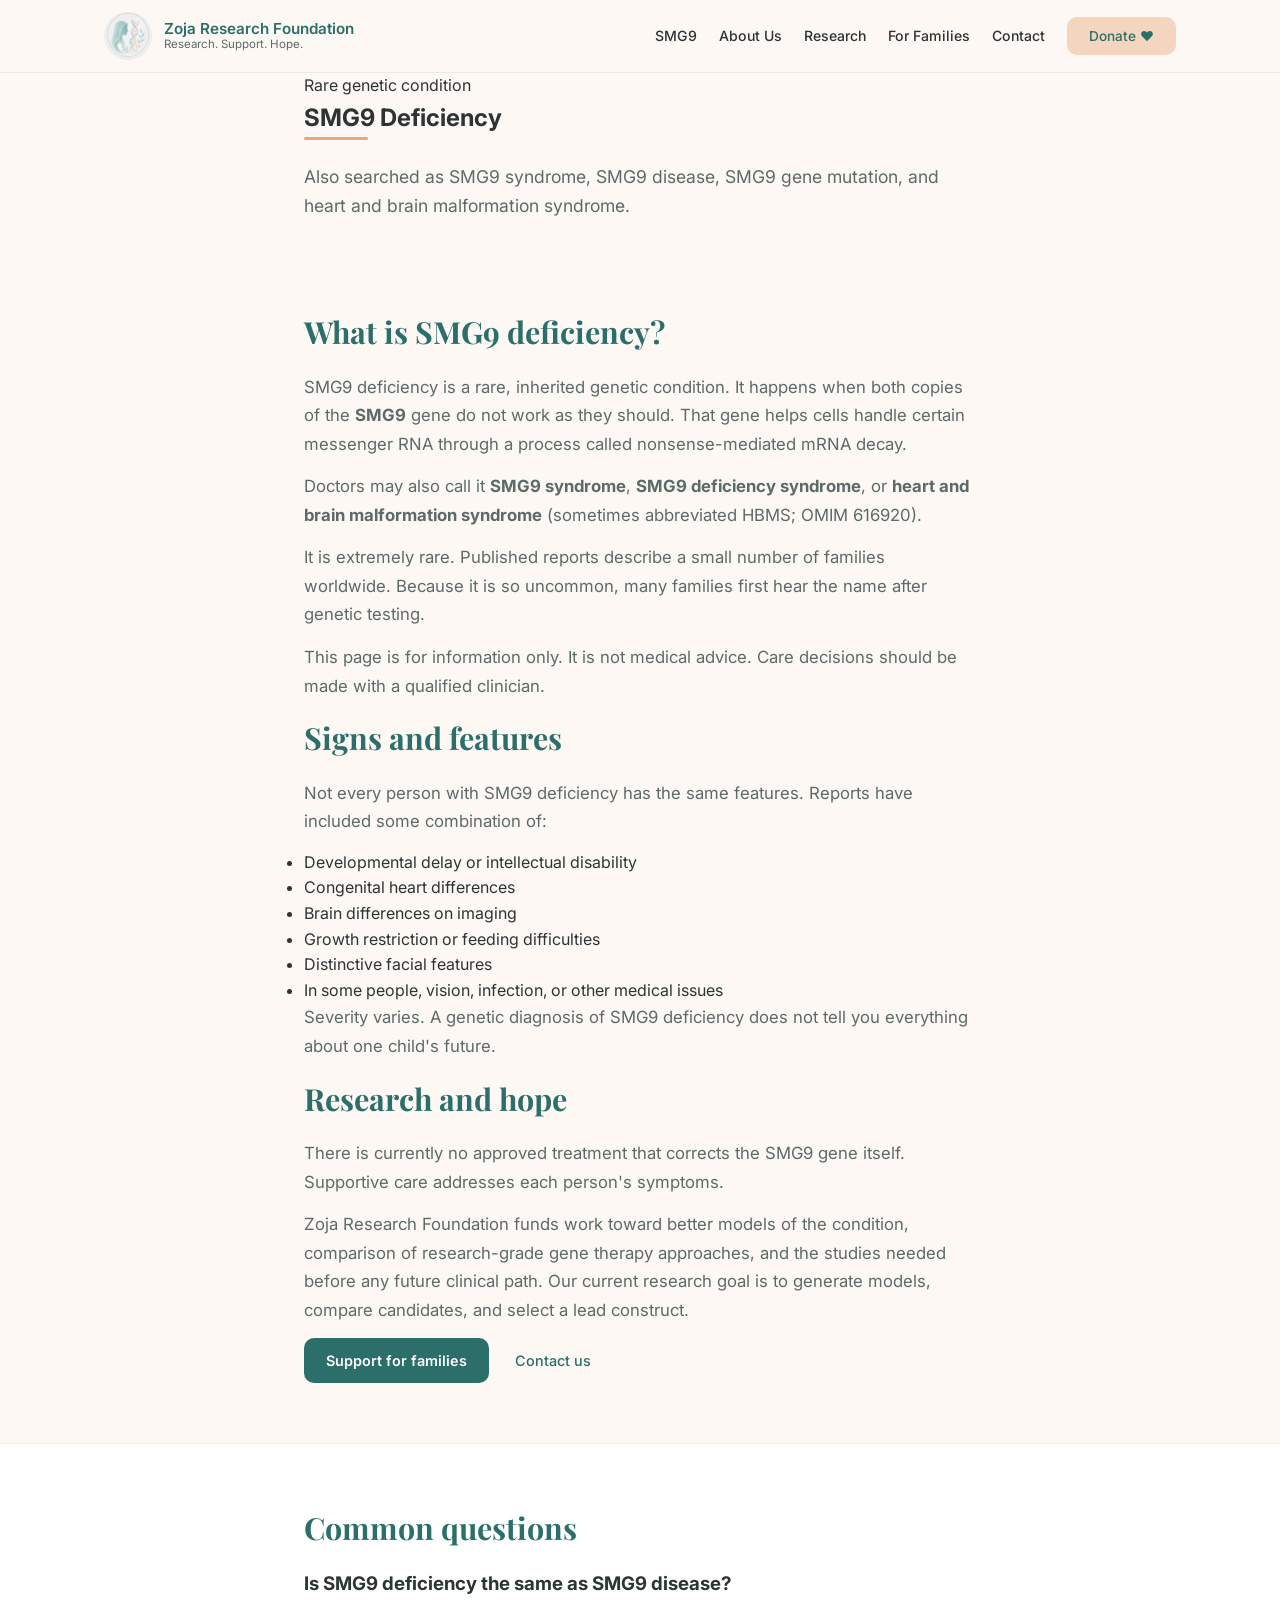
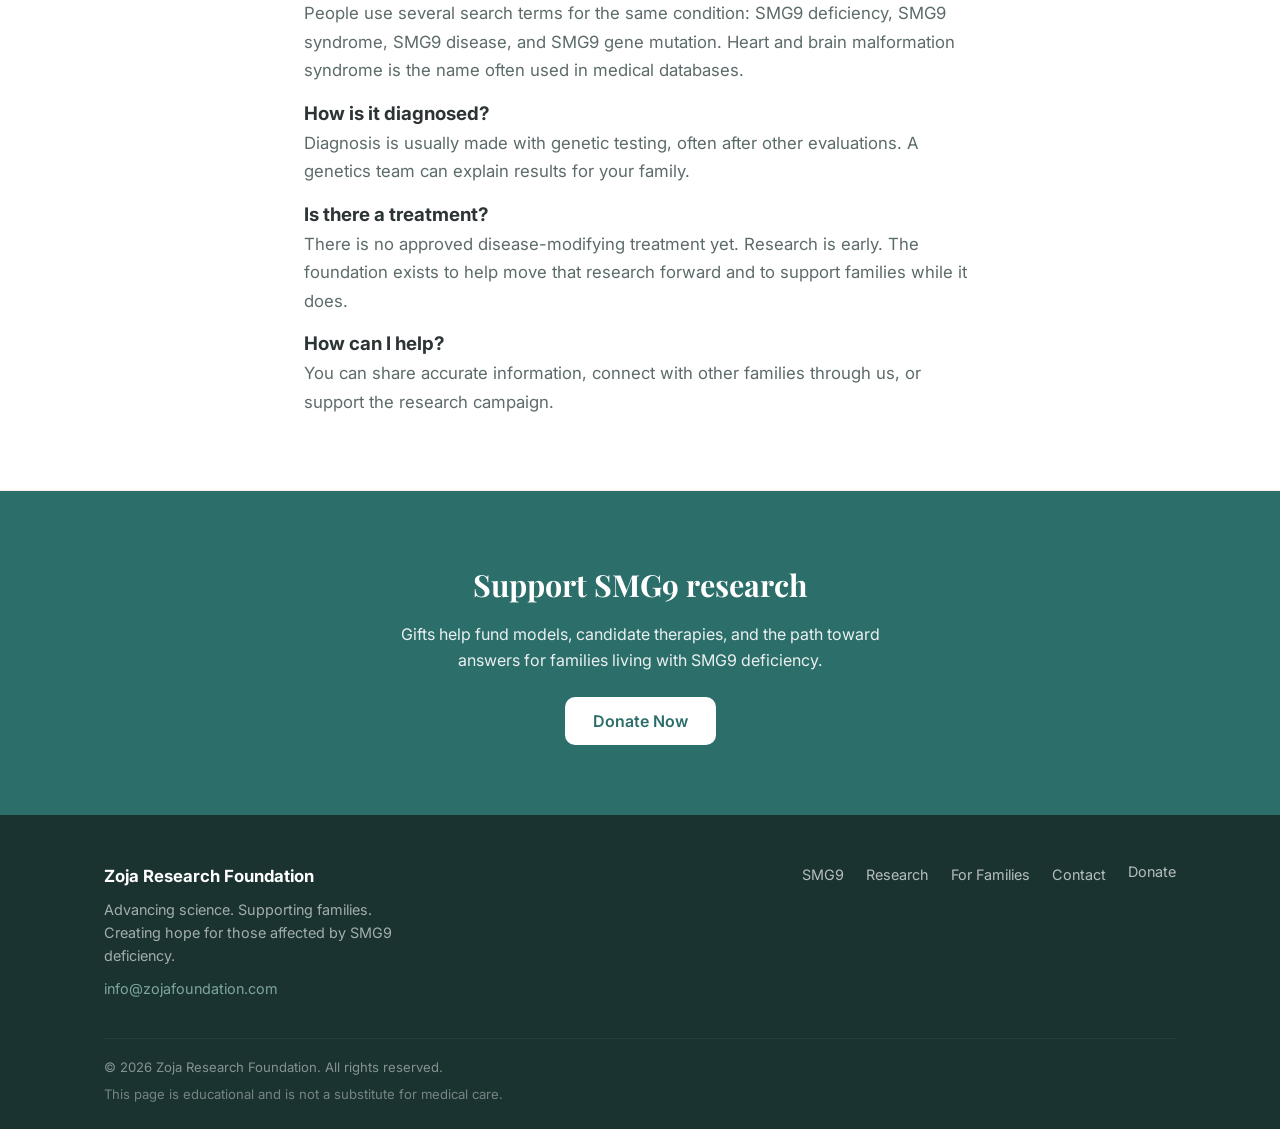
==== smg9/index.html @ a31053cb "Add SMG9 SEO page, sitemap, robots, and homepage metadata" ====
<!DOCTYPE html>
<html lang="en">
<head>
  <meta charset="UTF-8" />
  <meta name="viewport" content="width=device-width, initial-scale=1.0" />
  <title>SMG9 Deficiency | SMG9 Syndrome &amp; Research | Zoja Research Foundation</title>
  <meta name="description" content="What is SMG9 deficiency (also called SMG9 syndrome or heart and brain malformation syndrome)? Learn about this rare genetic condition, other names families search, and how Zoja Research Foundation funds research and supports families." />
  <link rel="canonical" href="https://zojafoundation.com/smg9/" />
  <meta property="og:title" content="SMG9 Deficiency | Zoja Research Foundation" />
  <meta property="og:description" content="A plain-language overview of SMG9 deficiency, also known as SMG9 syndrome or heart and brain malformation syndrome." />
  <meta property="og:image" content="https://zojafoundation.com/images/share.jpg" />
  <meta property="og:url" content="https://zojafoundation.com/smg9/" />
  <meta property="og:type" content="article" />
  <meta name="twitter:card" content="summary_large_image" />
  <link rel="stylesheet" href="../styles.css" />
  <link rel="icon" href="../images/favicon.png" type="image/png" />
  <link rel="apple-touch-icon" href="../images/favicon.png" />
  <link rel="preconnect" href="https://fonts.googleapis.com">
  <link rel="preconnect" href="https://fonts.gstatic.com" crossorigin>
  <link href="https://fonts.googleapis.com/css2?family=Inter:wght@400;500;600;700&family=Playfair+Display:wght@600;700&display=swap" rel="stylesheet">
  <script src="https://zeffy-scripts.s3.ca-central-1.amazonaws.com/embed-form-script.min.js"></script>
  <script type="application/ld+json">
  {
    "@context": "https://schema.org",
    "@type": "MedicalWebPage",
    "name": "SMG9 Deficiency",
    "url": "https://zojafoundation.com/smg9/",
    "description": "Information about SMG9 deficiency, also called SMG9 syndrome or heart and brain malformation syndrome.",
    "about": {
      "@type": "MedicalCondition",
      "name": "SMG9 deficiency",
      "alternateName": ["SMG9 syndrome", "SMG9 deficiency syndrome", "heart and brain malformation syndrome", "HBMS"],
      "code": {
        "@type": "MedicalCode",
        "code": "616920",
        "codingSystem": "OMIM"
      }
    },
    "publisher": {
      "@type": "NonprofitOrganization",
      "name": "Zoja Research Foundation",
      "url": "https://zojafoundation.com",
      "email": "info@zojafoundation.com"
    }
  }
  </script>
  <script type="application/ld+json">
  {
    "@context": "https://schema.org",
    "@type": "FAQPage",
    "mainEntity": [
      {
        "@type": "Question",
        "name": "What is SMG9 deficiency?",
        "acceptedAnswer": {
          "@type": "Answer",
          "text": "SMG9 deficiency is a rare genetic condition caused by changes in both copies of the SMG9 gene. It is also called SMG9 syndrome or heart and brain malformation syndrome. Features can include developmental delay, differences in the heart and brain, growth issues, and distinctive facial features. Not every person has the same symptoms."
        }
      },
      {
        "@type": "Question",
        "name": "Is SMG9 deficiency the same as SMG9 disease or SMG9 syndrome?",
        "acceptedAnswer": {
          "@type": "Answer",
          "text": "Families and clinicians use several names for the same condition, including SMG9 deficiency, SMG9 syndrome, SMG9 deficiency syndrome, and heart and brain malformation syndrome. They generally refer to the rare disorder linked to the SMG9 gene."
        }
      },
      {
        "@type": "Question",
        "name": "Is there a treatment for SMG9 deficiency?",
        "acceptedAnswer": {
          "@type": "Answer",
          "text": "There is currently no approved treatment that corrects the underlying SMG9 gene problem. Care focuses on each person's symptoms. Zoja Research Foundation funds research toward better understanding and future therapies."
        }
      }
    ]
  }
  </script>
</head>
<body>
  <header class="header">
    <div class="container header-inner">
      <a href="/" class="logo">
        <img src="../images/logo.jpg" alt="Zoja Research Foundation logo" class="logo-img" />
        <div class="logo-text">
          <strong>Zoja Research Foundation</strong>
          <span>Research. Support. Hope.</span>
        </div>
      </a>
      <nav class="nav" id="main-nav">
        <a href="/smg9/">SMG9</a>
        <a href="/#mission">About Us</a>
        <a href="/#research">Research</a>
        <a href="/#families">For Families</a>
        <a href="/#contact">Contact</a>
        <button type="button" class="btn btn-donate" zeffy-form-link="https://www.zeffy.com/embed/donation-form/donate-to-change-lives-22775">Donate ♥</button>
      </nav>
      <button class="mobile-menu-btn" id="menu-btn" aria-label="Toggle menu" aria-expanded="false">
        <span></span><span></span><span></span>
      </button>
    </div>
  </header>

  <section class="page-hero">
    <div class="container narrow">
      <p class="page-kicker">Rare genetic condition</p>
      <h1>SMG9 Deficiency</h1>
      <div class="hero-underline"></div>
      <p class="hero-lead">Also searched as SMG9 syndrome, SMG9 disease, SMG9 gene mutation, and heart and brain malformation syndrome.</p>
    </div>
  </section>

  <section class="section">
    <div class="container narrow">
      <h2>What is SMG9 deficiency?</h2>
      <p>SMG9 deficiency is a rare, inherited genetic condition. It happens when both copies of the <strong>SMG9</strong> gene do not work as they should. That gene helps cells handle certain messenger RNA through a process called nonsense-mediated mRNA decay.</p>
      <p>Doctors may also call it <strong>SMG9 syndrome</strong>, <strong>SMG9 deficiency syndrome</strong>, or <strong>heart and brain malformation syndrome</strong> (sometimes abbreviated HBMS; OMIM 616920).</p>
      <p>It is extremely rare. Published reports describe a small number of families worldwide. Because it is so uncommon, many families first hear the name after genetic testing.</p>
      <p>This page is for information only. It is not medical advice. Care decisions should be made with a qualified clinician.</p>

      <h2>Signs and features</h2>
      <p>Not every person with SMG9 deficiency has the same features. Reports have included some combination of:</p>
      <ul class="content-list">
        <li>Developmental delay or intellectual disability</li>
        <li>Congenital heart differences</li>
        <li>Brain differences on imaging</li>
        <li>Growth restriction or feeding difficulties</li>
        <li>Distinctive facial features</li>
        <li>In some people, vision, infection, or other medical issues</li>
      </ul>
      <p>Severity varies. A genetic diagnosis of SMG9 deficiency does not tell you everything about one child's future.</p>

      <h2>Research and hope</h2>
      <p>There is currently no approved treatment that corrects the SMG9 gene itself. Supportive care addresses each person's symptoms.</p>
      <p>Zoja Research Foundation funds work toward better models of the condition, comparison of research-grade gene therapy approaches, and the studies needed before any future clinical path. Our current research goal is to generate models, compare candidates, and select a lead construct.</p>

      <div class="page-actions">
        <a href="/#families" class="btn btn-primary">Support for families</a>
        <a href="/#contact" class="btn btn-ghost">Contact us</a>
      </div>
    </div>
  </section>

  <section class="section story-section">
    <div class="container narrow">
      <h2>Common questions</h2>
      <div class="faq-item">
        <h3>Is SMG9 deficiency the same as SMG9 disease?</h3>
        <p>People use several search terms for the same condition: SMG9 deficiency, SMG9 syndrome, SMG9 disease, and SMG9 gene mutation. Heart and brain malformation syndrome is the name often used in medical databases.</p>
      </div>
      <div class="faq-item">
        <h3>How is it diagnosed?</h3>
        <p>Diagnosis is usually made with genetic testing, often after other evaluations. A genetics team can explain results for your family.</p>
      </div>
      <div class="faq-item">
        <h3>Is there a treatment?</h3>
        <p>There is no approved disease-modifying treatment yet. Research is early. The foundation exists to help move that research forward and to support families while it does.</p>
      </div>
      <div class="faq-item">
        <h3>How can I help?</h3>
        <p>You can share accurate information, connect with other families through us, or support the research campaign.</p>
      </div>
    </div>
  </section>

  <section id="donate" class="donate-cta">
    <div class="container">
      <h2>Support SMG9 research</h2>
      <p>Gifts help fund models, candidate therapies, and the path toward answers for families living with SMG9 deficiency.</p>
      <button type="button" class="btn btn-white" zeffy-form-link="https://www.zeffy.com/embed/donation-form/donate-to-change-lives-22775">Donate Now</button>
    </div>
  </section>

  <footer class="footer">
    <div class="container">
      <div class="footer-grid">
        <div class="footer-brand">
          <strong>Zoja Research Foundation</strong>
          <p>Advancing science. Supporting families. Creating hope for those affected by SMG9 deficiency.</p>
          <p class="footer-email"><a href="mailto:info@zojafoundation.com">info@zojafoundation.com</a></p>
        </div>
        <div class="footer-links">
          <a href="/smg9/">SMG9</a>
          <a href="/#research">Research</a>
          <a href="/#families">For Families</a>
          <a href="/#contact">Contact</a>
          <button type="button" zeffy-form-link="https://www.zeffy.com/embed/donation-form/donate-to-change-lives-22775">Donate</button>
        </div>
      </div>
      <div class="footer-bottom">
        <p>&copy; 2026 Zoja Research Foundation. All rights reserved.</p>
        <p class="privacy-note">This page is educational and is not a substitute for medical care.</p>
      </div>
    </div>
  </footer>

  <script>
    const menuBtn = document.getElementById('menu-btn');
    const nav = document.getElementById('main-nav');
    menuBtn.addEventListener('click', () => {
      const isOpen = nav.classList.toggle('open');
      menuBtn.classList.toggle('open');
      menuBtn.setAttribute('aria-expanded', isOpen);
    });
  </script>
</body>
</html>
---- styles.css ----
/* ===== Base ===== */
*, *::before, *::after { box-sizing: border-box; margin: 0; padding: 0; }

:root {
  --cream: #fdf8f3;
  --peach: #f8e8dc;
  --mint: #e8f2ef;
  --teal: #2c6e6a;
  --teal-light: #3d8b86;
  --text: #2d3436;
  --text-soft: #5c6b6a;
  --white: #ffffff;
  --radius: 16px;
  --shadow: 0 6px 24px rgba(44, 110, 106, 0.07);
  --header-height: 72px;
}

html { scroll-behavior: smooth; }

body {
  font-family: 'Inter', system-ui, -apple-system, sans-serif;
  color: var(--text);
  background: var(--cream);
  line-height: 1.6;
  font-size: 16px;
}

a { color: inherit; text-decoration: none; }

.container {
  width: 100%;
  max-width: 1120px;
  margin: 0 auto;
  padding: 0 24px;
}

.narrow { max-width: 720px; }

/* ===== Header ===== */
.header {
  position: sticky;
  top: 0;
  z-index: 100;
  background: rgba(253, 248, 243, 0.95);
  backdrop-filter: blur(12px);
  border-bottom: 1px solid rgba(232, 208, 192, 0.4);
}

.header-inner {
  display: flex;
  align-items: center;
  justify-content: space-between;
  height: var(--header-height);
  position: relative;
}

.logo {
  display: flex;
  align-items: center;
  gap: 12px;
  z-index: 2;
}

.logo-img {
  width: 48px;
  height: 48px;
  border-radius: 50%;
  object-fit: cover;
  flex-shrink: 0;
}

.logo-text {
  display: flex;
  flex-direction: column;
  line-height: 1.2;
}

.logo-text strong {
  font-size: 0.95rem;
  color: var(--teal);
  font-weight: 600;
}

.logo-text span {
  font-size: 0.72rem;
  color: var(--text-soft);
}

.nav {
  display: flex;
  align-items: center;
  gap: 22px;
}

.nav a,
.nav .btn-donate {
  font-size: 0.88rem;
  font-weight: 500;
  color: var(--text);
  transition: color 0.2s;
}

.nav a:hover { color: var(--teal); }

.btn-donate {
  background: #f3d5c0;
  color: var(--teal) !important;
  padding: 8px 16px;
  border-radius: 999px;
  font-weight: 600;
  font-size: 0.85rem !important;
  font-family: inherit;
  border: none;
  cursor: pointer;
}

.btn-donate:hover { background: #eec9ae; }

.mobile-menu-btn {
  display: none;
  background: none;
  border: none;
  cursor: pointer;
  flex-direction: column;
  gap: 5px;
  padding: 8px;
  z-index: 2;
}

.mobile-menu-btn span {
  display: block;
  width: 22px;
  height: 2px;
  background: var(--teal);
  border-radius: 2px;
  transition: all 0.25s ease;
}

.mobile-menu-btn.open span:nth-child(1) {
  transform: translateY(7px) rotate(45deg);
}
.mobile-menu-btn.open span:nth-child(2) {
  opacity: 0;
}
.mobile-menu-btn.open span:nth-child(3) {
  transform: translateY(-7px) rotate(-45deg);
}

/* ===== Buttons ===== */
.btn {
  display: inline-flex;
  align-items: center;
  justify-content: center;
  padding: 11px 22px;
  border-radius: 10px;
  font-weight: 600;
  font-size: 0.9rem;
  transition: all 0.2s;
  border: none;
  cursor: pointer;
  font-family: inherit;
}

.btn-primary {
  background: var(--teal);
  color: white;
}

.btn-primary:hover {
  background: var(--teal-light);
  transform: translateY(-1px);
}

.btn-primary:disabled {
  opacity: 0.7;
  cursor: not-allowed;
  transform: none;
}

.btn-ghost {
  background: transparent;
  color: var(--teal);
  font-weight: 500;
}

.btn-white {
  background: white;
  color: var(--teal);
  padding: 14px 28px;
  font-size: 1rem;
}

.btn-white:hover { background: var(--peach); }

button.card-link {
  background: none;
  border: none;
  padding: 0;
  font: inherit;
  cursor: pointer;
}

/* ===== Hero ===== */
.hero {
  padding: 60px 0 50px;
  background: linear-gradient(165deg, #fdf8f3 0%, #f8ebe0 60%, #f5e6dc 100%);
  overflow: hidden;
}

.hero-grid {
  display: grid;
  grid-template-columns: 1fr 1fr;
  gap: 40px;
  align-items: center;
}

.hero-content {
  max-width: 520px;
}

.hero h1 {
  font-family: 'Playfair Display', Georgia, serif;
  font-size: clamp(2.4rem, 4.5vw, 3.3rem);
  line-height: 1.15;
  color: var(--teal);
  margin-bottom: 14px;
}

.hero-underline {
  width: 64px;
  height: 3px;
  background: #e8a87c;
  border-radius: 2px;
  margin-bottom: 22px;
}

.hero-lead {
  font-size: 1.1rem;
  color: var(--text-soft);
  margin-bottom: 28px;
  line-height: 1.65;
}

.hero-lead strong {
  color: var(--teal);
  font-weight: 600;
}

.hero-actions {
  display: flex;
  flex-wrap: wrap;
  gap: 14px;
  align-items: center;
}

.hero-image {
  display: flex;
  justify-content: center;
  align-items: center;
}

.hero-image img {
  width: 100%;
  max-width: 480px;
  height: auto;
  border-radius: 16px;
  object-fit: cover;
}

/* ===== Cards ===== */
.cards-section {
  padding: 0 0 50px;
  margin-top: -10px;
}

.cards {
  display: grid;
  grid-template-columns: repeat(3, 1fr);
  gap: 20px;
}

.card {
  background: var(--white);
  border-radius: var(--radius);
  padding: 28px 24px;
  box-shadow: var(--shadow);
  transition: transform 0.2s, box-shadow 0.2s;
}

.card:hover {
  transform: translateY(-4px);
  box-shadow: 0 12px 32px rgba(44, 110, 106, 0.1);
}

.card-peach { background: #fdf6f0; }
.card-mint { background: #eef6f4; }

.card-icon-wrap {
  width: 48px;
  height: 48px;
  border-radius: 12px;
  display: flex;
  align-items: center;
  justify-content: center;
  margin-bottom: 16px;
  font-size: 1.4rem;
}

.card-icon-wrap.peach { background: #f5d9c8; }
.card-icon-wrap.mint { background: #cfe5e0; }

.card h3 {
  font-size: 1.15rem;
  color: var(--teal);
  margin-bottom: 10px;
  font-weight: 600;
}

.card p {
  color: var(--text-soft);
  font-size: 0.92rem;
  margin-bottom: 16px;
  line-height: 1.55;
}

.card-link {
  color: #c47850;
  font-weight: 600;
  font-size: 0.88rem;
}

.card-mint .card-link { color: var(--teal); }
.card-link:hover { text-decoration: underline; }

/* ===== Accordion ===== */
.accordion-section {
  padding: 10px 0 40px;
}

.accordion-item {
  background: white;
  border-radius: 14px;
  margin-bottom: 12px;
  box-shadow: 0 2px 12px rgba(44, 110, 106, 0.05);
  overflow: hidden;
  border: 1px solid rgba(232, 208, 192, 0.35);
  transition: box-shadow 0.25s;
  scroll-margin-top: calc(var(--header-height) + 24px);
}

.accordion-item:hover {
  box-shadow: 0 4px 20px rgba(44, 110, 106, 0.08);
}

.accordion-item.open {
  box-shadow: 0 6px 24px rgba(44, 110, 106, 0.1);
}

.accordion-header {
  width: 100%;
  display: flex;
  align-items: center;
  justify-content: space-between;
  padding: 20px 28px;
  background: none;
  border: none;
  cursor: pointer;
  font-family: 'Playfair Display', Georgia, serif;
  font-size: 1.25rem;
  color: var(--teal);
  text-align: left;
  transition: background 0.2s;
}

.accordion-header:hover {
  background: rgba(253, 248, 243, 0.6);
}

.accordion-icon {
  flex-shrink: 0;
  color: var(--teal);
  transition: transform 0.3s ease;
}

.accordion-item.open .accordion-icon {
  transform: rotate(180deg);
}

.accordion-content {
  display: grid;
  grid-template-rows: 0fr;
  transition: grid-template-rows 0.35s ease;
}

.accordion-item.open .accordion-content {
  grid-template-rows: 1fr;
}

.accordion-body {
  overflow: hidden;
  padding: 0 28px;
}

.accordion-item.open .accordion-body {
  padding: 0 28px 28px;
}

.accordion-body p {
  color: var(--text-soft);
  font-size: 1.02rem;
  margin-bottom: 14px;
  line-height: 1.65;
  max-width: 720px;
}

.accordion-body p:last-child {
  margin-bottom: 0;
}

.research-list {
  display: grid;
  grid-template-columns: repeat(3, 1fr);
  gap: 16px;
  margin-top: 20px;
}

.research-item {
  background: var(--cream);
  border-left: 3px solid var(--teal);
  padding: 18px 20px;
  border-radius: 0 12px 12px 0;
}

.research-item h3 {
  color: var(--teal);
  font-size: 1.05rem;
  margin-bottom: 6px;
}

.research-item p {
  font-size: 0.92rem;
  margin-bottom: 0;
  max-width: none;
}

.involve-grid {
  display: grid;
  grid-template-columns: repeat(3, 1fr);
  gap: 16px;
  margin-top: 20px;
}

.involve-card {
  background: var(--cream);
  padding: 20px 22px;
  border-radius: 12px;
}

.involve-card h3 {
  color: var(--teal);
  font-size: 1.05rem;
  margin-bottom: 6px;
}

.involve-card p {
  font-size: 0.92rem;
  margin-bottom: 8px;
  max-width: none;
}

/* ===== Story & Sections ===== */
.section {
  padding: 60px 0;
  scroll-margin-top: calc(var(--header-height) + 24px);
}

.story-section {
  background: var(--white);
  border-top: 1px solid rgba(232, 208, 192, 0.4);
  border-bottom: 1px solid rgba(232, 208, 192, 0.4);
}

.section h2 {
  font-family: 'Playfair Display', Georgia, serif;
  font-size: 1.9rem;
  color: var(--teal);
  margin-bottom: 16px;
}

.section p {
  color: var(--text-soft);
  font-size: 1.05rem;
  line-height: 1.7;
  margin-bottom: 14px;
}

.section-lead {
  margin-bottom: 28px;
}

/* ===== Contact Form ===== */
.contact-form {
  margin-top: 8px;
}

.form-row {
  display: grid;
  grid-template-columns: 1fr 1fr;
  gap: 16px;
}

.form-group {
  margin-bottom: 16px;
}

.form-group label {
  display: block;
  font-size: 0.9rem;
  font-weight: 500;
  color: var(--teal);
  margin-bottom: 6px;
}

.form-group input,
.form-group textarea {
  width: 100%;
  padding: 12px 14px;
  border: 1.5px solid #e0d5cb;
  border-radius: 10px;
  font-family: inherit;
  font-size: 0.95rem;
  background: white;
  transition: border-color 0.2s;
}

.form-group input:focus,
.form-group textarea:focus {
  outline: none;
  border-color: var(--teal);
}

.form-group textarea {
  resize: vertical;
  min-height: 120px;
}

.form-success {
  text-align: center;
  padding: 40px 20px;
  background: var(--mint);
  border-radius: 14px;
  margin-top: 8px;
}

.success-icon {
  width: 48px;
  height: 48px;
  background: var(--teal);
  color: white;
  border-radius: 50%;
  display: flex;
  align-items: center;
  justify-content: center;
  font-size: 1.4rem;
  margin: 0 auto 16px;
}

.form-success h3 {
  font-family: 'Playfair Display', Georgia, serif;
  color: var(--teal);
  font-size: 1.5rem;
  margin-bottom: 8px;
}

.form-success p {
  color: var(--text-soft);
  margin-bottom: 0;
}

.contact-note {
  margin-top: 20px;
  font-size: 0.9rem;
  color: var(--text-soft);
}

.contact-note a {
  color: var(--teal);
  font-weight: 500;
  text-decoration: underline;
}

/* ===== Donate CTA ===== */
.donate-cta {
  background: var(--teal);
  color: white;
  text-align: center;
  padding: 70px 0;
  scroll-margin-top: calc(var(--header-height) + 24px);
}

.donate-cta h2 {
  font-family: 'Playfair Display', Georgia, serif;
  font-size: 1.9rem;
  margin-bottom: 12px;
}

.donate-cta p {
  opacity: 0.9;
  max-width: 480px;
  margin: 0 auto 24px;
}

.donate-cta .note {
  margin-top: 20px;
  font-size: 0.82rem;
  opacity: 0.7;
}

/* ===== Footer ===== */
.footer {
  background: #1a3331;
  color: rgba(255,255,255,0.85);
  padding: 48px 0 24px;
}

.footer-grid {
  display: flex;
  justify-content: space-between;
  gap: 40px;
  margin-bottom: 28px;
  flex-wrap: wrap;
}

.footer-brand strong {
  display: block;
  color: white;
  font-size: 1.05rem;
  margin-bottom: 8px;
}

.footer-brand p {
  font-size: 0.9rem;
  opacity: 0.7;
  max-width: 320px;
  margin-bottom: 10px;
}

.footer-email a {
  color: #a8d5d0;
  font-size: 0.9rem;
}

.footer-email a:hover {
  text-decoration: underline;
}

.footer-links {
  display: flex;
  gap: 22px;
  flex-wrap: wrap;
  align-items: flex-start;
}

.footer-links a,
.footer-links button {
  font-size: 0.9rem;
  opacity: 0.8;
  background: none;
  border: none;
  color: inherit;
  font-family: inherit;
  cursor: pointer;
  padding: 0;
}

.footer-links a:hover,
.footer-links button:hover { opacity: 1; }

.footer-bottom {
  border-top: 1px solid rgba(255,255,255,0.1);
  padding-top: 18px;
  font-size: 0.82rem;
  opacity: 0.55;
}

.privacy-note {
  margin-top: 6px;
  opacity: 0.85;
}

/* ===== Responsive ===== */
@media (max-width: 900px) {
  .hero-grid {
    grid-template-columns: 1fr;
    text-align: center;
  }
  .hero-content {
    max-width: 100%;
    margin: 0 auto;
  }
  .hero-underline { margin-left: auto; margin-right: auto; }
  .hero-actions { justify-content: center; }
  .hero-image { order: -1; }
  .hero-image img { max-width: 360px; }
  .cards { grid-template-columns: 1fr; }
  .form-row { grid-template-columns: 1fr; }
  .research-list,
  .involve-grid {
    grid-template-columns: 1fr;
  }
}

@media (max-width: 768px) {
  .nav {
    display: none;
    position: absolute;
    top: var(--header-height);
    left: 0;
    right: 0;
    background: var(--cream);
    flex-direction: column;
    padding: 20px 24px 28px;
    gap: 4px;
    border-bottom: 1px solid rgba(232, 208, 192, 0.6);
    box-shadow: 0 12px 24px rgba(0,0,0,0.06);
  }

  .nav.open {
    display: flex;
  }

  .nav a,
  .nav .btn-donate {
    padding: 12px 0;
    font-size: 1rem;
    border-bottom: 1px solid rgba(232, 208, 192, 0.35);
    width: 100%;
    text-align: left;
    border-radius: 0;
    background: transparent;
  }

  .nav .btn-donate {
    color: var(--teal) !important;
    font-weight: 600;
    border-bottom: none;
    margin-top: 8px;
    background: #f3d5c0;
    border-radius: 999px;
    text-align: center;
    padding: 12px 16px;
  }

  .mobile-menu-btn {
    display: flex;
  }

  .logo-text span {
    display: none;
  }

  .accordion-header {
    font-size: 1.15rem;
    padding: 18px 20px;
  }

  .accordion-body {
    padding: 0 20px;
  }

  .accordion-item.open .accordion-body {
    padding: 0 20px 22px;
  }
}
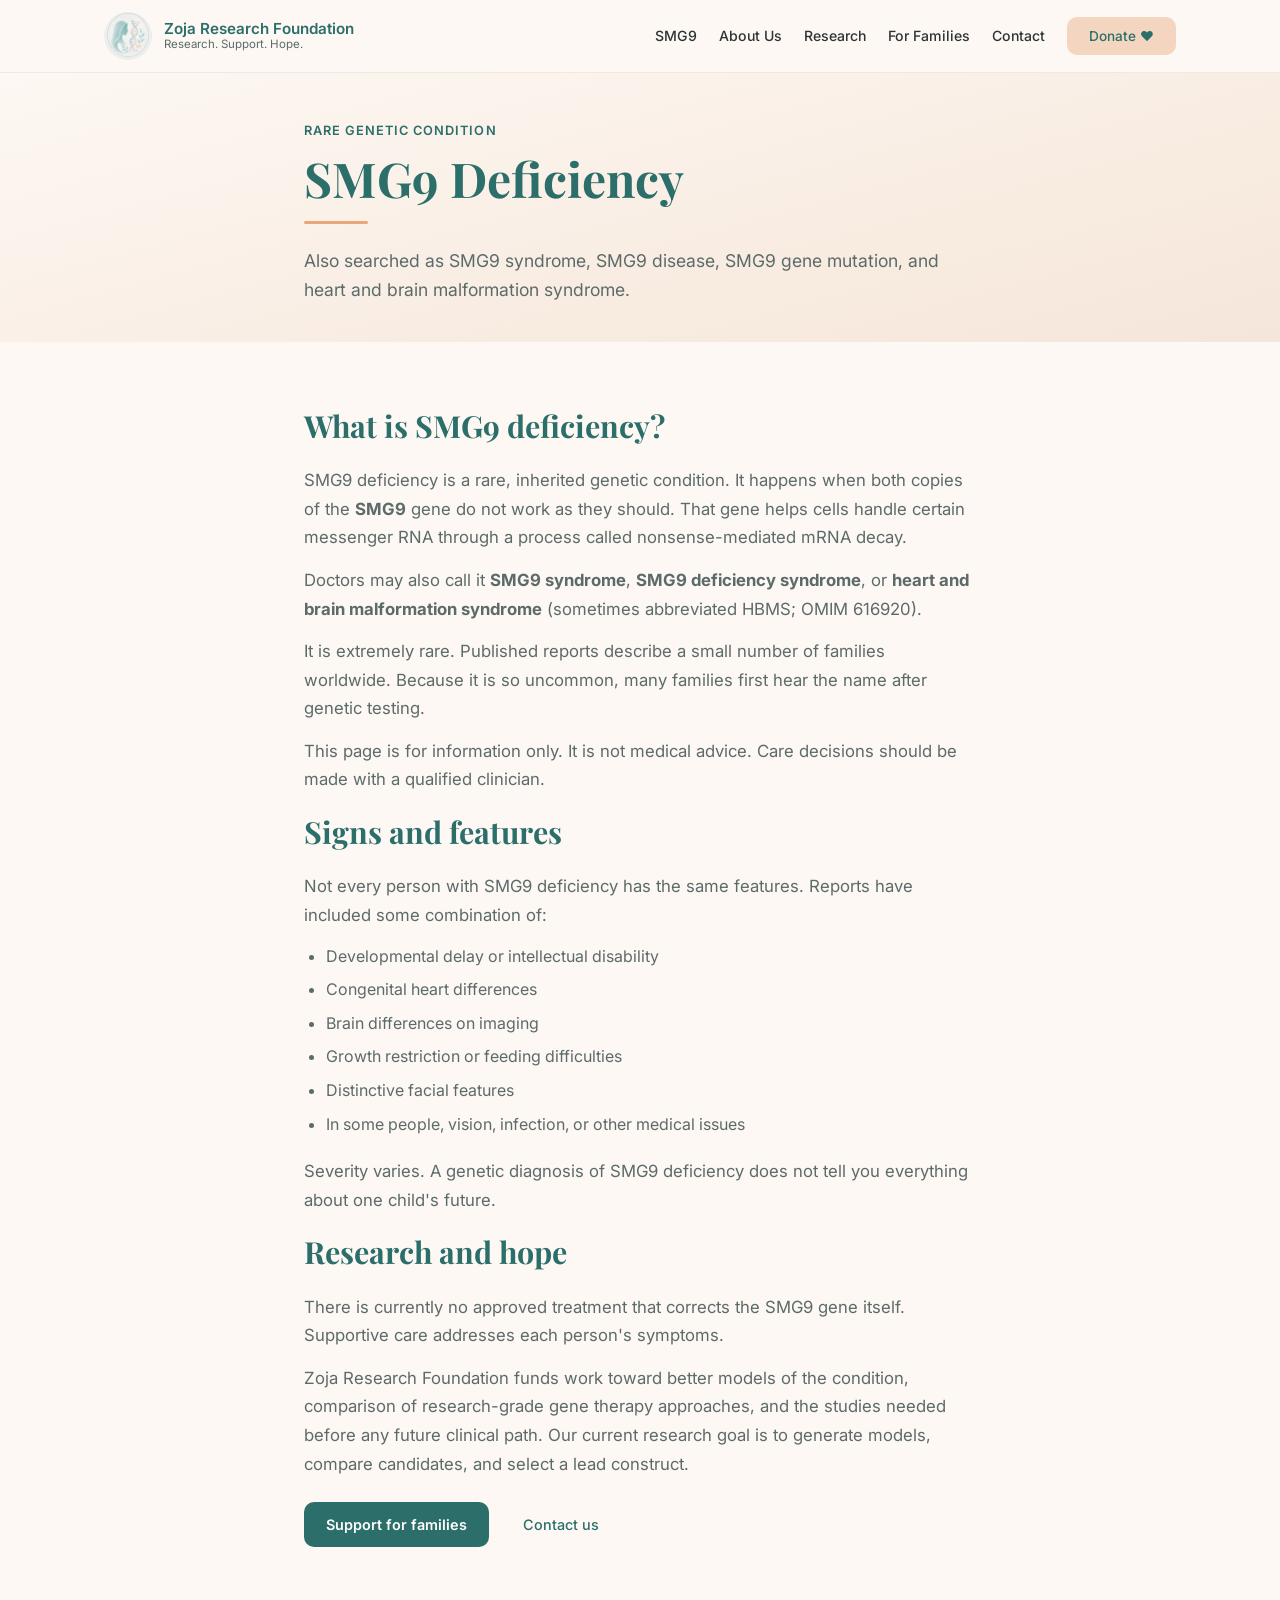
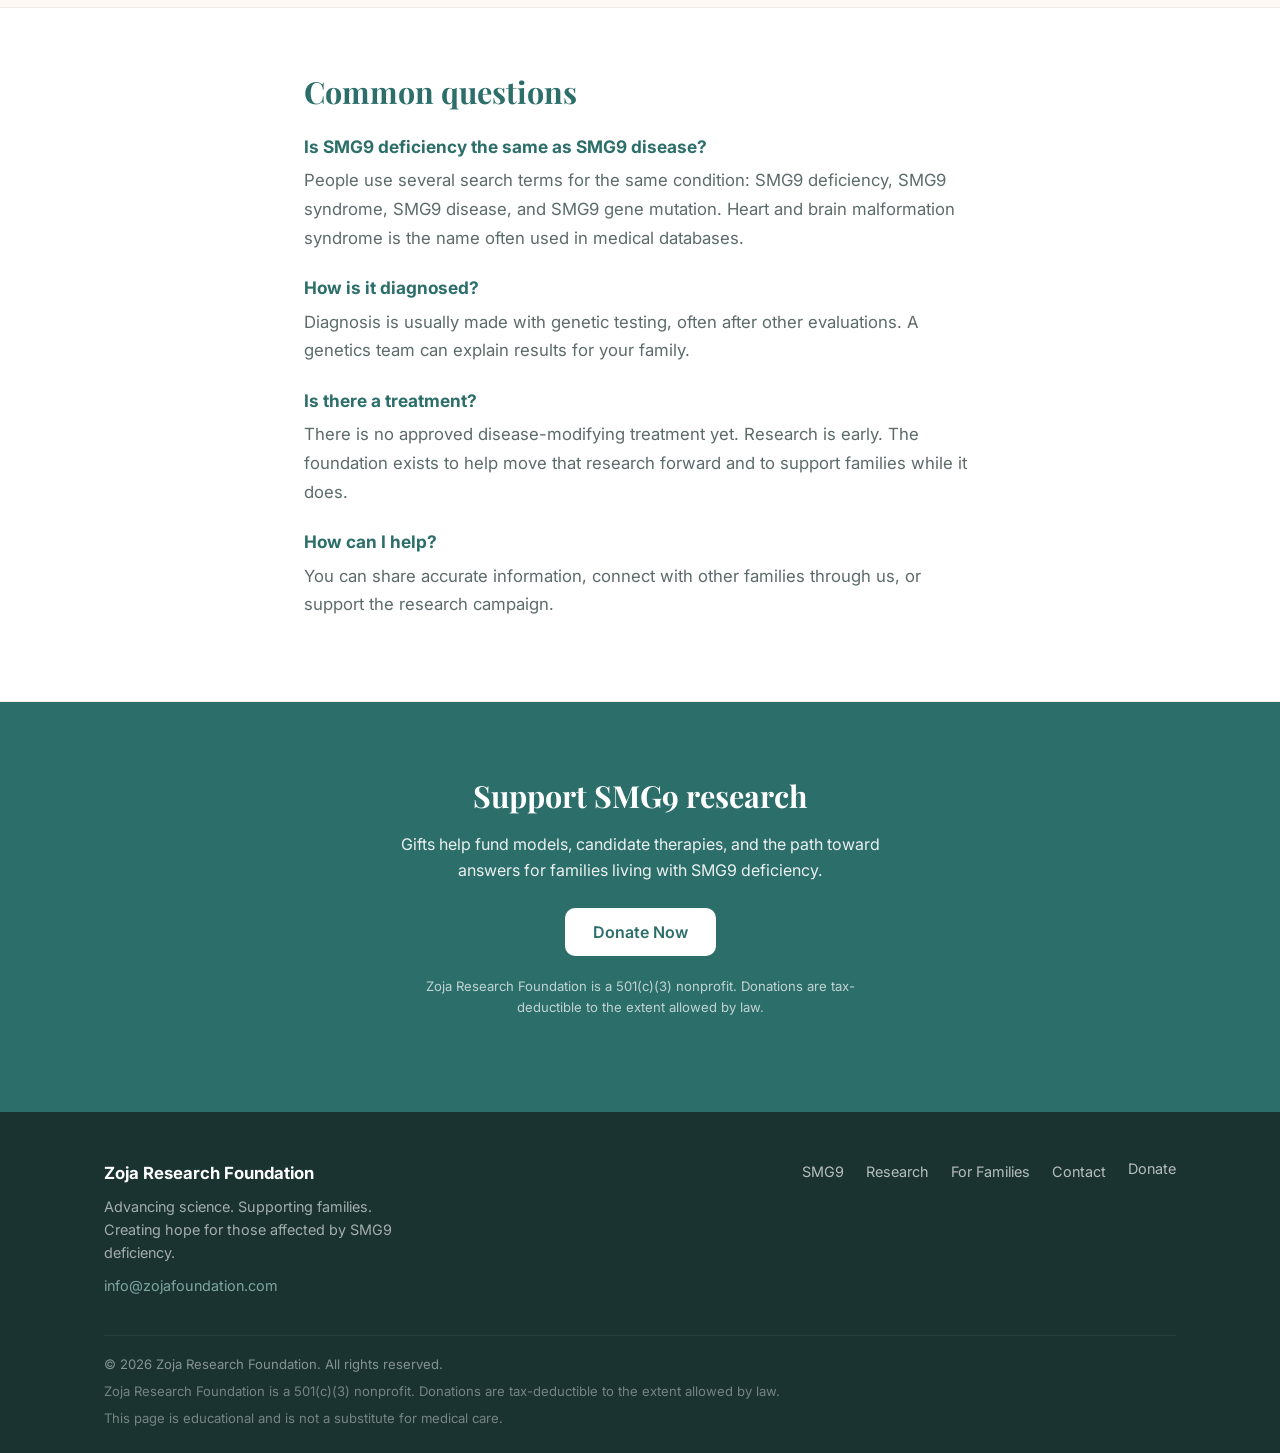
==== commit 2b76116e: "Add 501(c)(3) notice on SMG9 page" ====
--- a/smg9/index.html
+++ b/smg9/index.html
@@ -3,7 +3,7 @@
 <head>
   <meta charset="UTF-8" />
   <meta name="viewport" content="width=device-width, initial-scale=1.0" />
-  <title>SMG9 Deficiency | SMG9 Syndrome &amp; Research | Zoja Research Foundation</title>
+  <title>SMG9 Deficiency | SMG9 Syndrome & Research | Zoja Research Foundation</title>
   <meta name="description" content="What is SMG9 deficiency (also called SMG9 syndrome or heart and brain malformation syndrome)? Learn about this rare genetic condition, other names families search, and how Zoja Research Foundation funds research and supports families." />
   <link rel="canonical" href="https://zojafoundation.com/smg9/" />
   <meta property="og:title" content="SMG9 Deficiency | Zoja Research Foundation" />
@@ -40,7 +40,8 @@
       "@type": "NonprofitOrganization",
       "name": "Zoja Research Foundation",
       "url": "https://zojafoundation.com",
-      "email": "info@zojafoundation.com"
+      "email": "info@zojafoundation.com",
+      "nonprofitStatus": "https://schema.org/Nonprofit501c3"
     }
   }
   </script>
@@ -168,6 +169,7 @@
       <h2>Support SMG9 research</h2>
       <p>Gifts help fund models, candidate therapies, and the path toward answers for families living with SMG9 deficiency.</p>
       <button type="button" class="btn btn-white" zeffy-form-link="https://www.zeffy.com/embed/donation-form/donate-to-change-lives-22775">Donate Now</button>
+      <p class="note">Zoja Research Foundation is a 501(c)(3) nonprofit. Donations are tax-deductible to the extent allowed by law.</p>
     </div>
   </section>
 
@@ -189,6 +191,7 @@
       </div>
       <div class="footer-bottom">
         <p>&copy; 2026 Zoja Research Foundation. All rights reserved.</p>
+        <p class="privacy-note">Zoja Research Foundation is a 501(c)(3) nonprofit. Donations are tax-deductible to the extent allowed by law.</p>
         <p class="privacy-note">This page is educational and is not a substitute for medical care.</p>
       </div>
     </div>
--- a/styles.css
+++ b/styles.css
@@ -496,6 +496,55 @@
 
 .section-lead {
   margin-bottom: 28px;
+}
+
+/* ===== Inner pages ===== */
+.page-hero {
+  padding: 48px 0 10px;
+  background: linear-gradient(165deg, #fdf8f3 0%, #f8ebe0 70%, #f5e6dc 100%);
+}
+
+.page-hero h1 {
+  font-family: 'Playfair Display', Georgia, serif;
+  font-size: clamp(2.1rem, 4vw, 3rem);
+  line-height: 1.15;
+  color: var(--teal);
+  margin-bottom: 14px;
+}
+
+.page-kicker {
+  font-size: 0.8rem;
+  letter-spacing: 0.08em;
+  text-transform: uppercase;
+  color: var(--teal);
+  font-weight: 600;
+  margin-bottom: 10px;
+}
+
+.content-list {
+  margin: 8px 0 20px 22px;
+  color: var(--text-soft);
+}
+
+.content-list li {
+  margin-bottom: 8px;
+}
+
+.page-actions {
+  display: flex;
+  flex-wrap: wrap;
+  gap: 12px;
+  margin-top: 24px;
+}
+
+.faq-item {
+  margin-bottom: 22px;
+}
+
+.faq-item h3 {
+  color: var(--teal);
+  font-size: 1.08rem;
+  margin-bottom: 6px;
 }
 
 /* ===== Contact Form ===== */
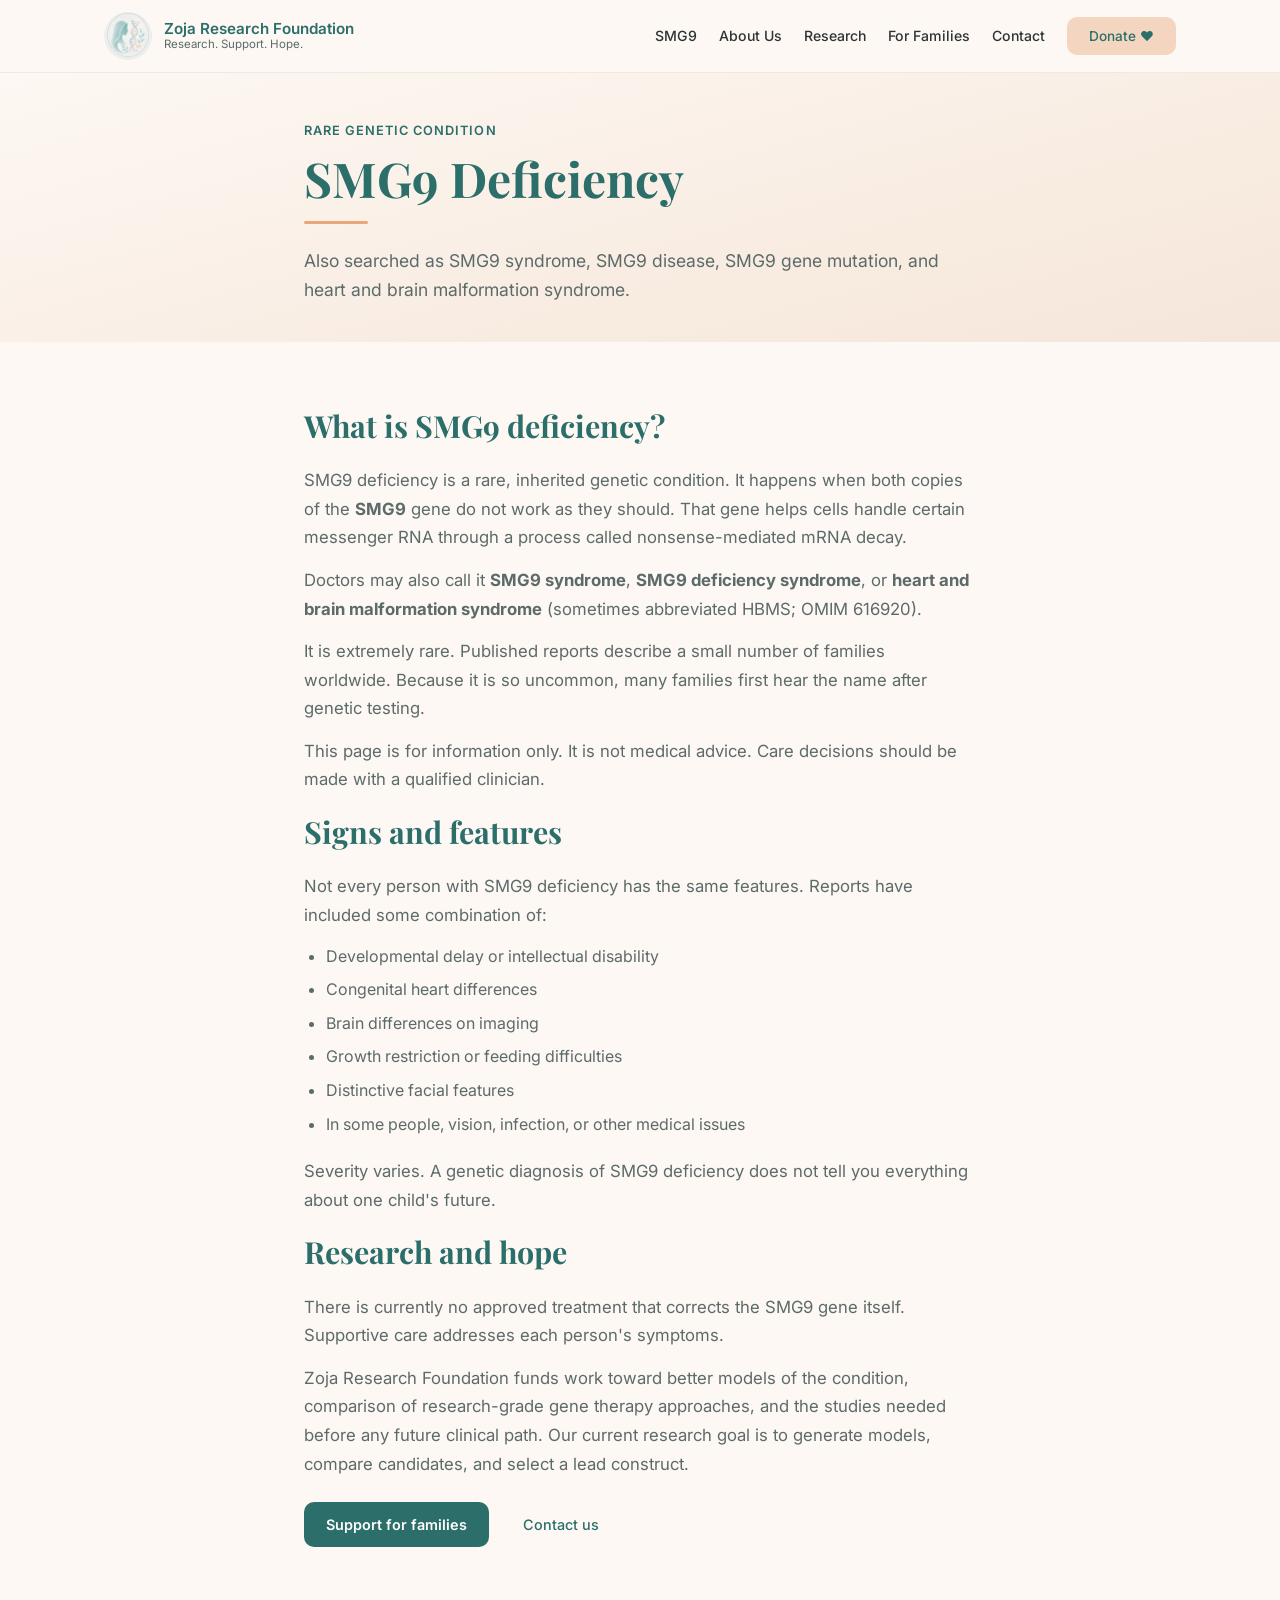
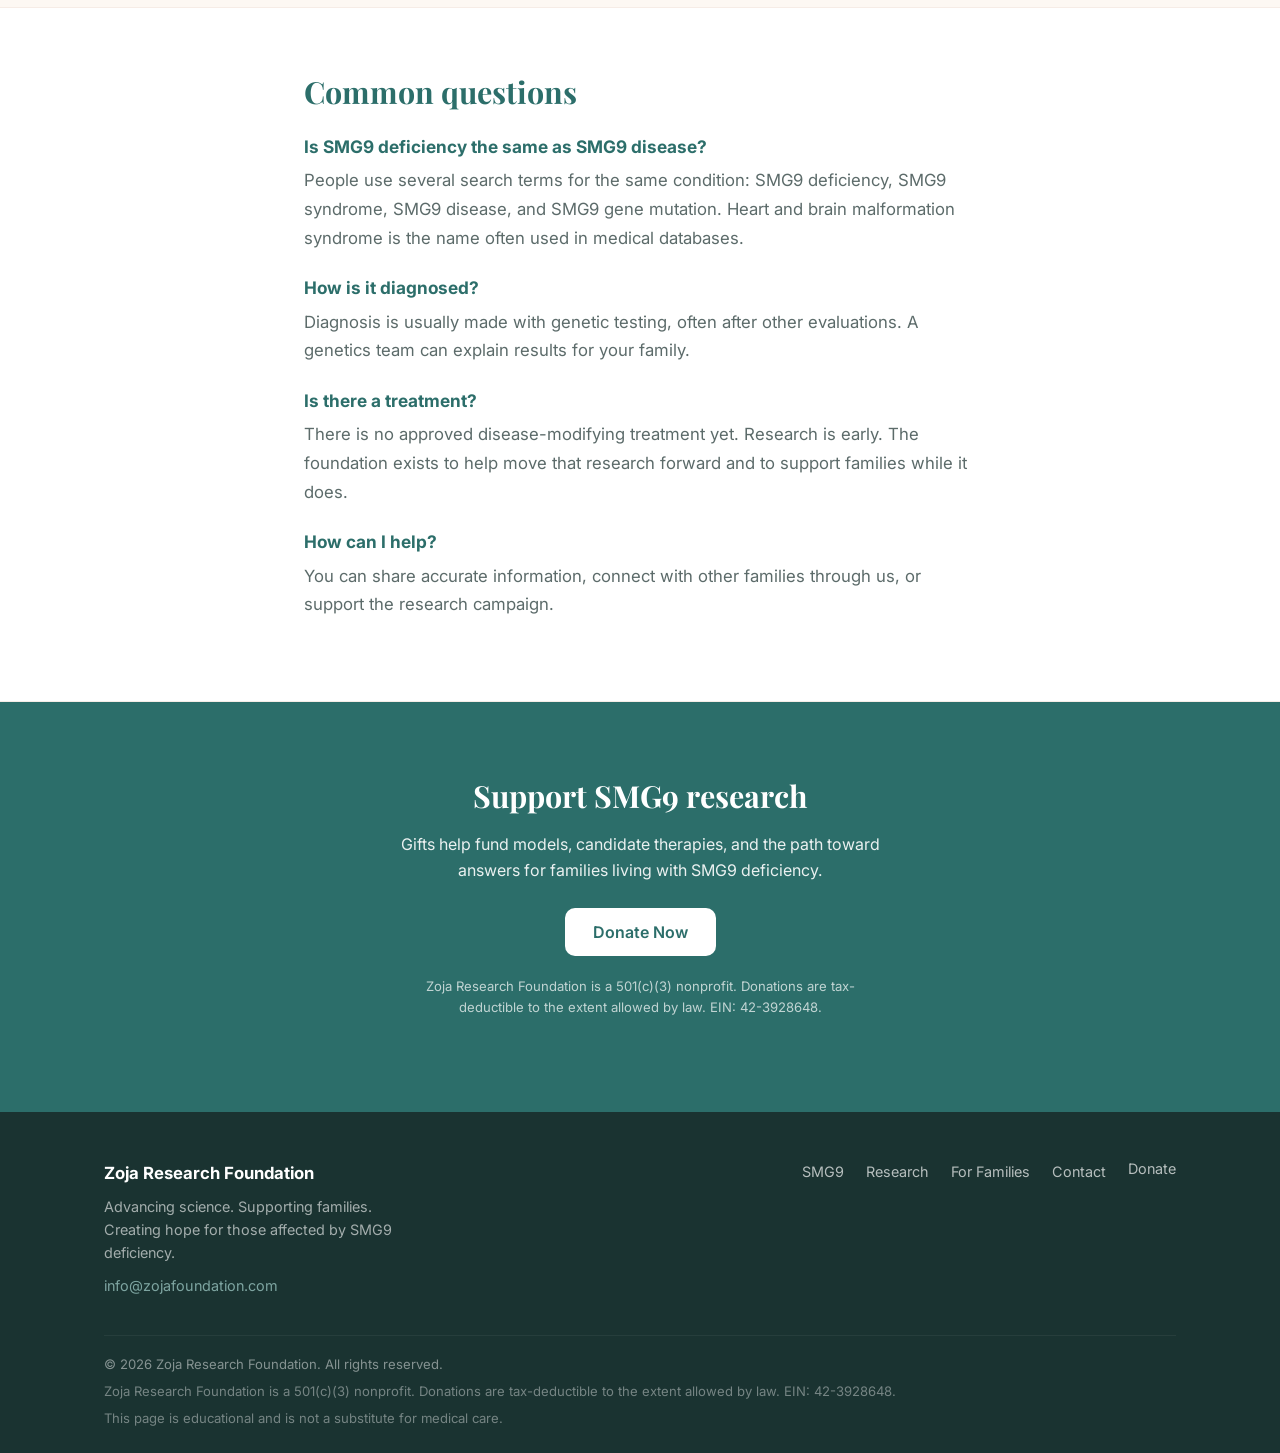
==== commit b9891452: "Add EIN to SMG9 page donate note and footer" ====
--- a/smg9/index.html
+++ b/smg9/index.html
@@ -41,7 +41,8 @@
       "name": "Zoja Research Foundation",
       "url": "https://zojafoundation.com",
       "email": "info@zojafoundation.com",
-      "nonprofitStatus": "https://schema.org/Nonprofit501c3"
+      "nonprofitStatus": "https://schema.org/Nonprofit501c3",
+      "taxID": "42-3928648"
     }
   }
   </script>
@@ -169,7 +170,7 @@
       <h2>Support SMG9 research</h2>
       <p>Gifts help fund models, candidate therapies, and the path toward answers for families living with SMG9 deficiency.</p>
       <button type="button" class="btn btn-white" zeffy-form-link="https://www.zeffy.com/embed/donation-form/donate-to-change-lives-22775">Donate Now</button>
-      <p class="note">Zoja Research Foundation is a 501(c)(3) nonprofit. Donations are tax-deductible to the extent allowed by law.</p>
+      <p class="note">Zoja Research Foundation is a 501(c)(3) nonprofit. Donations are tax-deductible to the extent allowed by law. EIN: 42-3928648.</p>
     </div>
   </section>
 
@@ -191,7 +192,7 @@
       </div>
       <div class="footer-bottom">
         <p>&copy; 2026 Zoja Research Foundation. All rights reserved.</p>
-        <p class="privacy-note">Zoja Research Foundation is a 501(c)(3) nonprofit. Donations are tax-deductible to the extent allowed by law.</p>
+        <p class="privacy-note">Zoja Research Foundation is a 501(c)(3) nonprofit. Donations are tax-deductible to the extent allowed by law. EIN: 42-3928648.</p>
         <p class="privacy-note">This page is educational and is not a substitute for medical care.</p>
       </div>
     </div>
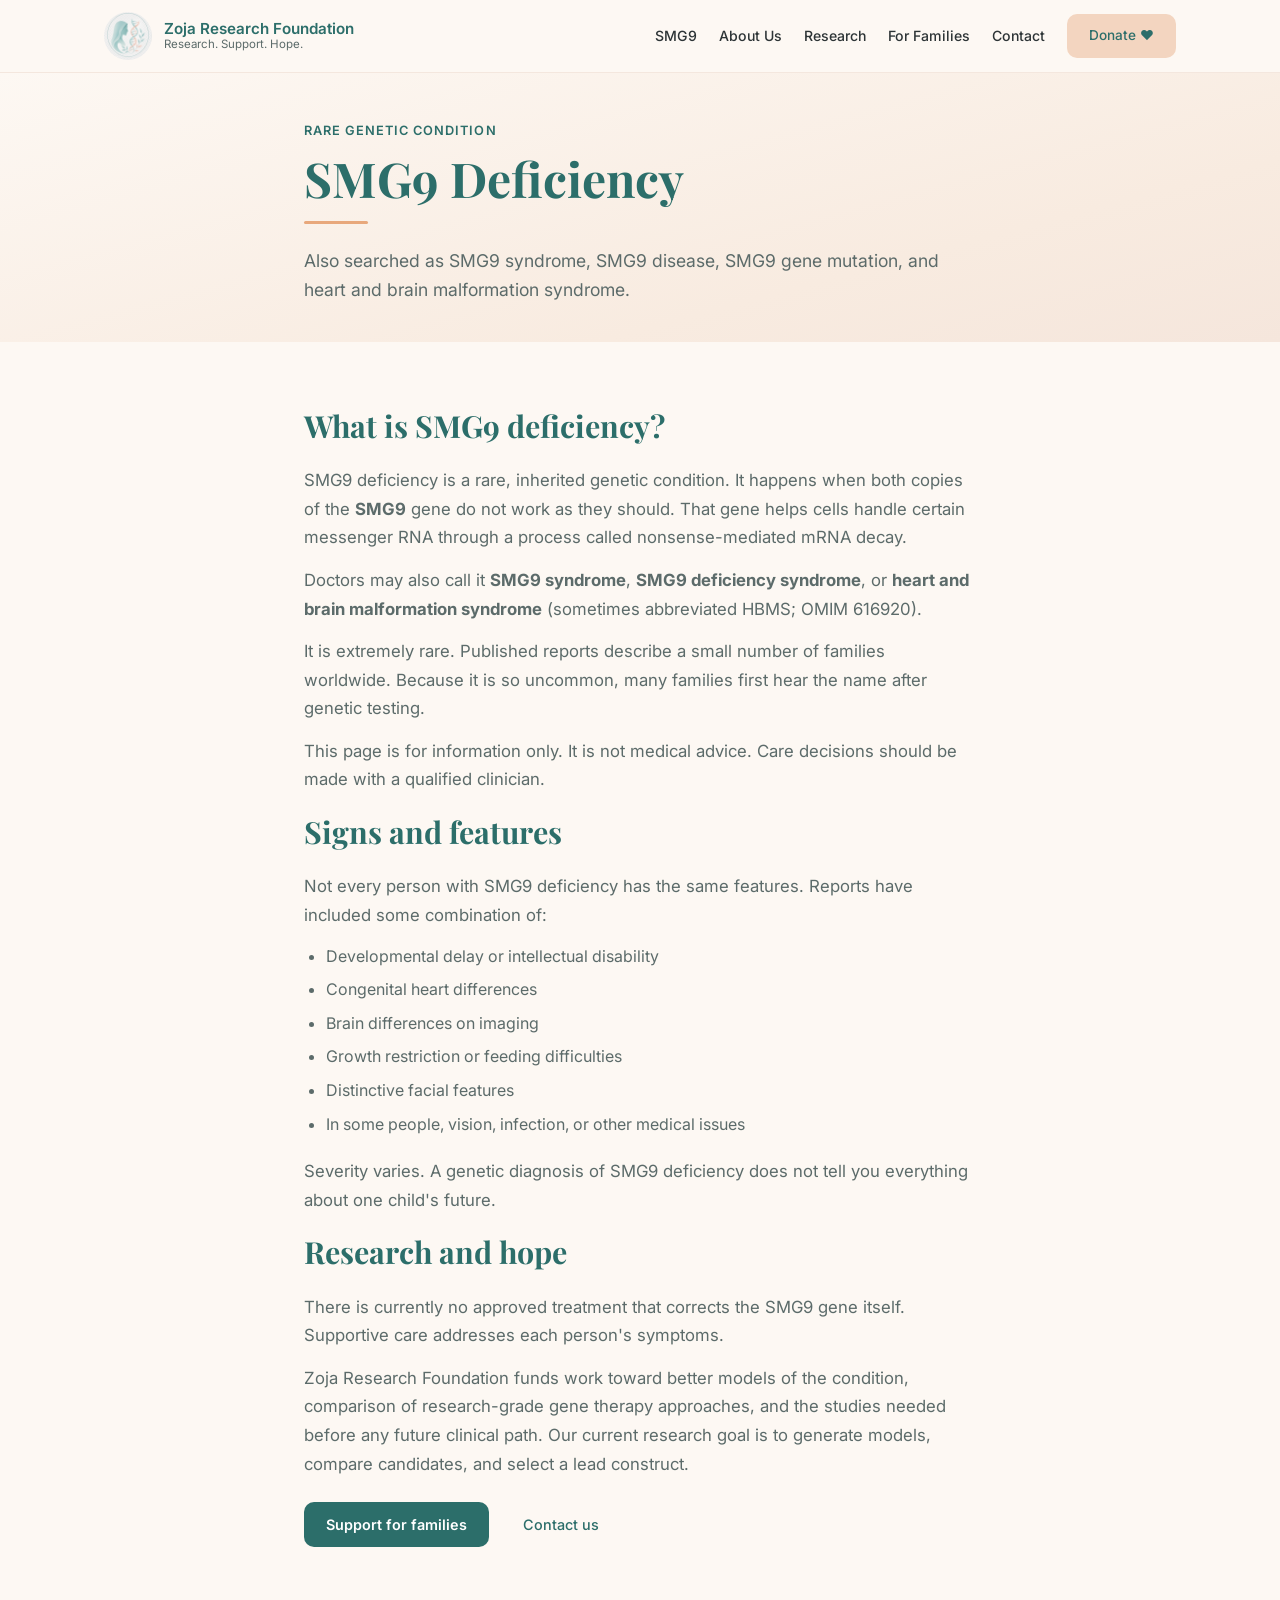
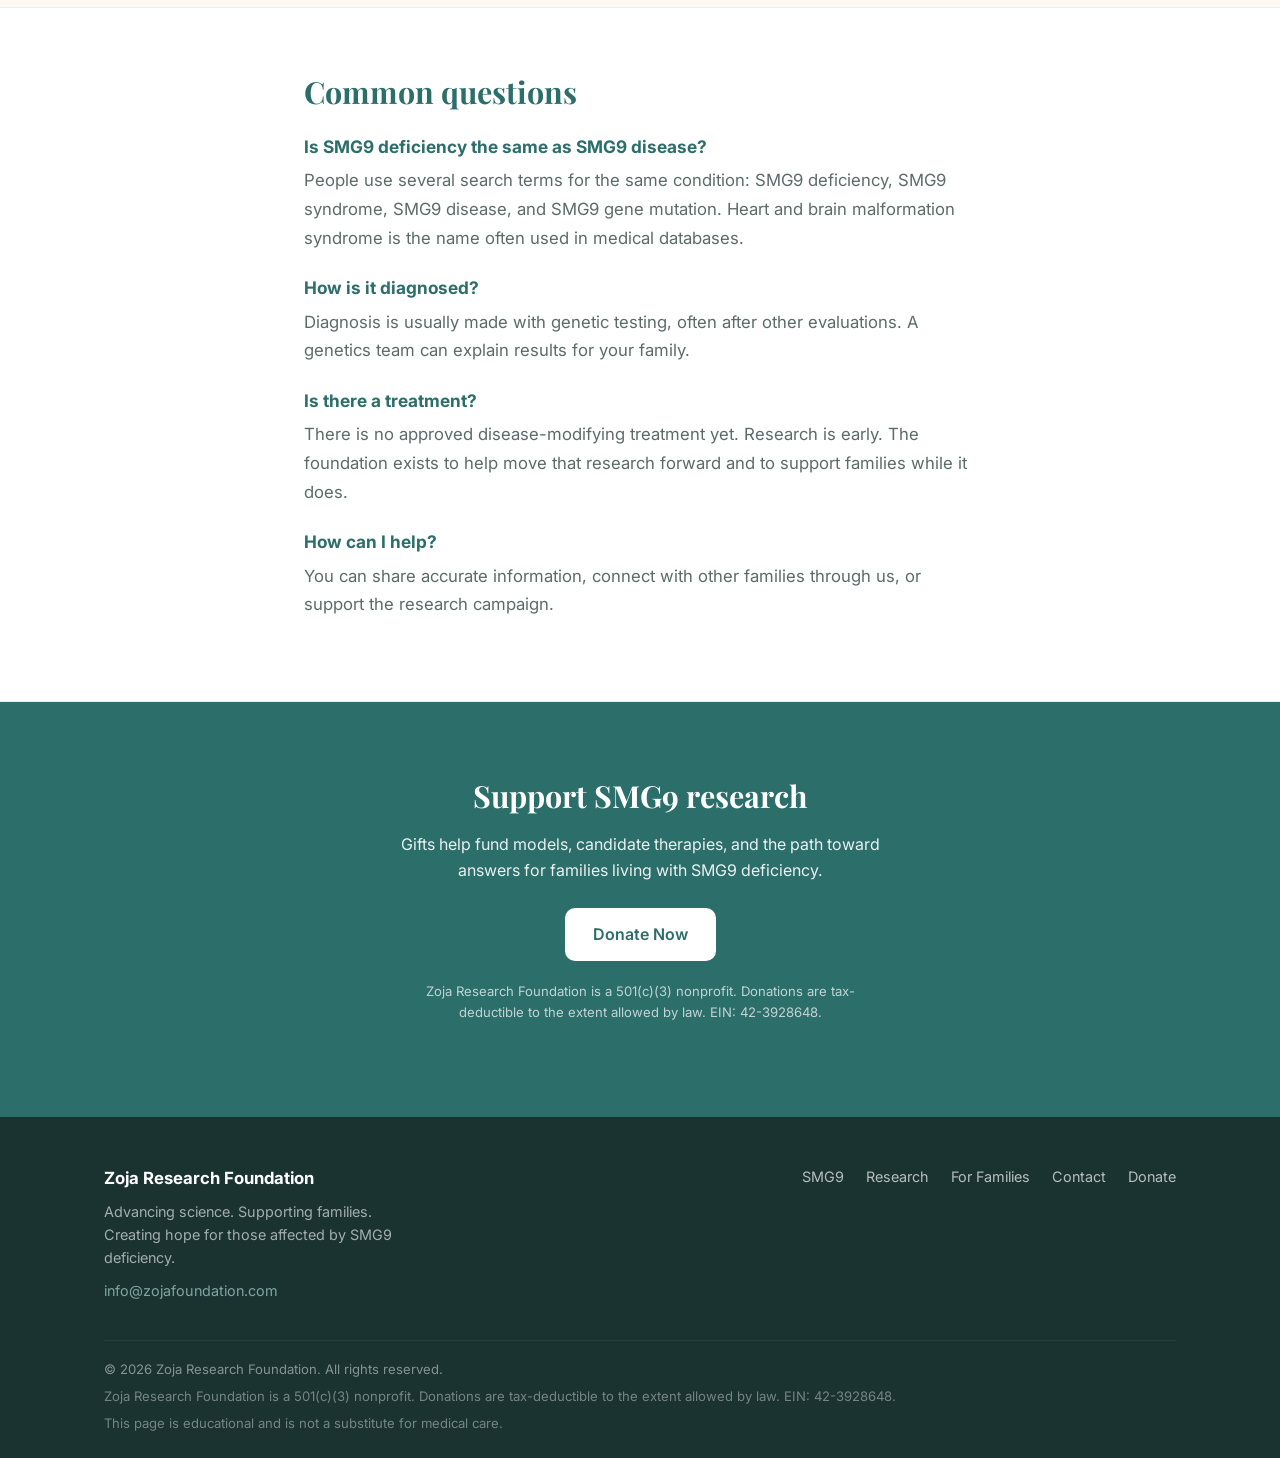
==== commit 9cfca66f: "Send SMG9 donate buttons to /donate instead of Zeffy popup" ====
--- a/smg9/index.html
+++ b/smg9/index.html
@@ -18,7 +18,6 @@
   <link rel="preconnect" href="https://fonts.googleapis.com">
   <link rel="preconnect" href="https://fonts.gstatic.com" crossorigin>
   <link href="https://fonts.googleapis.com/css2?family=Inter:wght@400;500;600;700&family=Playfair+Display:wght@600;700&display=swap" rel="stylesheet">
-  <script src="https://zeffy-scripts.s3.ca-central-1.amazonaws.com/embed-form-script.min.js"></script>
   <script type="application/ld+json">
   {
     "@context": "https://schema.org",
@@ -95,7 +94,7 @@
         <a href="/#research">Research</a>
         <a href="/#families">For Families</a>
         <a href="/#contact">Contact</a>
-        <button type="button" class="btn btn-donate" zeffy-form-link="https://www.zeffy.com/embed/donation-form/donate-to-change-lives-22775">Donate ♥</button>
+        <a href="/donate" class="btn btn-donate">Donate ♥</a>
       </nav>
       <button class="mobile-menu-btn" id="menu-btn" aria-label="Toggle menu" aria-expanded="false">
         <span></span><span></span><span></span>
@@ -169,7 +168,7 @@
     <div class="container">
       <h2>Support SMG9 research</h2>
       <p>Gifts help fund models, candidate therapies, and the path toward answers for families living with SMG9 deficiency.</p>
-      <button type="button" class="btn btn-white" zeffy-form-link="https://www.zeffy.com/embed/donation-form/donate-to-change-lives-22775">Donate Now</button>
+      <a href="/donate" class="btn btn-white">Donate Now</a>
       <p class="note">Zoja Research Foundation is a 501(c)(3) nonprofit. Donations are tax-deductible to the extent allowed by law. EIN: 42-3928648.</p>
     </div>
   </section>
@@ -187,7 +186,7 @@
           <a href="/#research">Research</a>
           <a href="/#families">For Families</a>
           <a href="/#contact">Contact</a>
-          <button type="button" zeffy-form-link="https://www.zeffy.com/embed/donation-form/donate-to-change-lives-22775">Donate</button>
+          <a href="/donate">Donate</a>
         </div>
       </div>
       <div class="footer-bottom">
